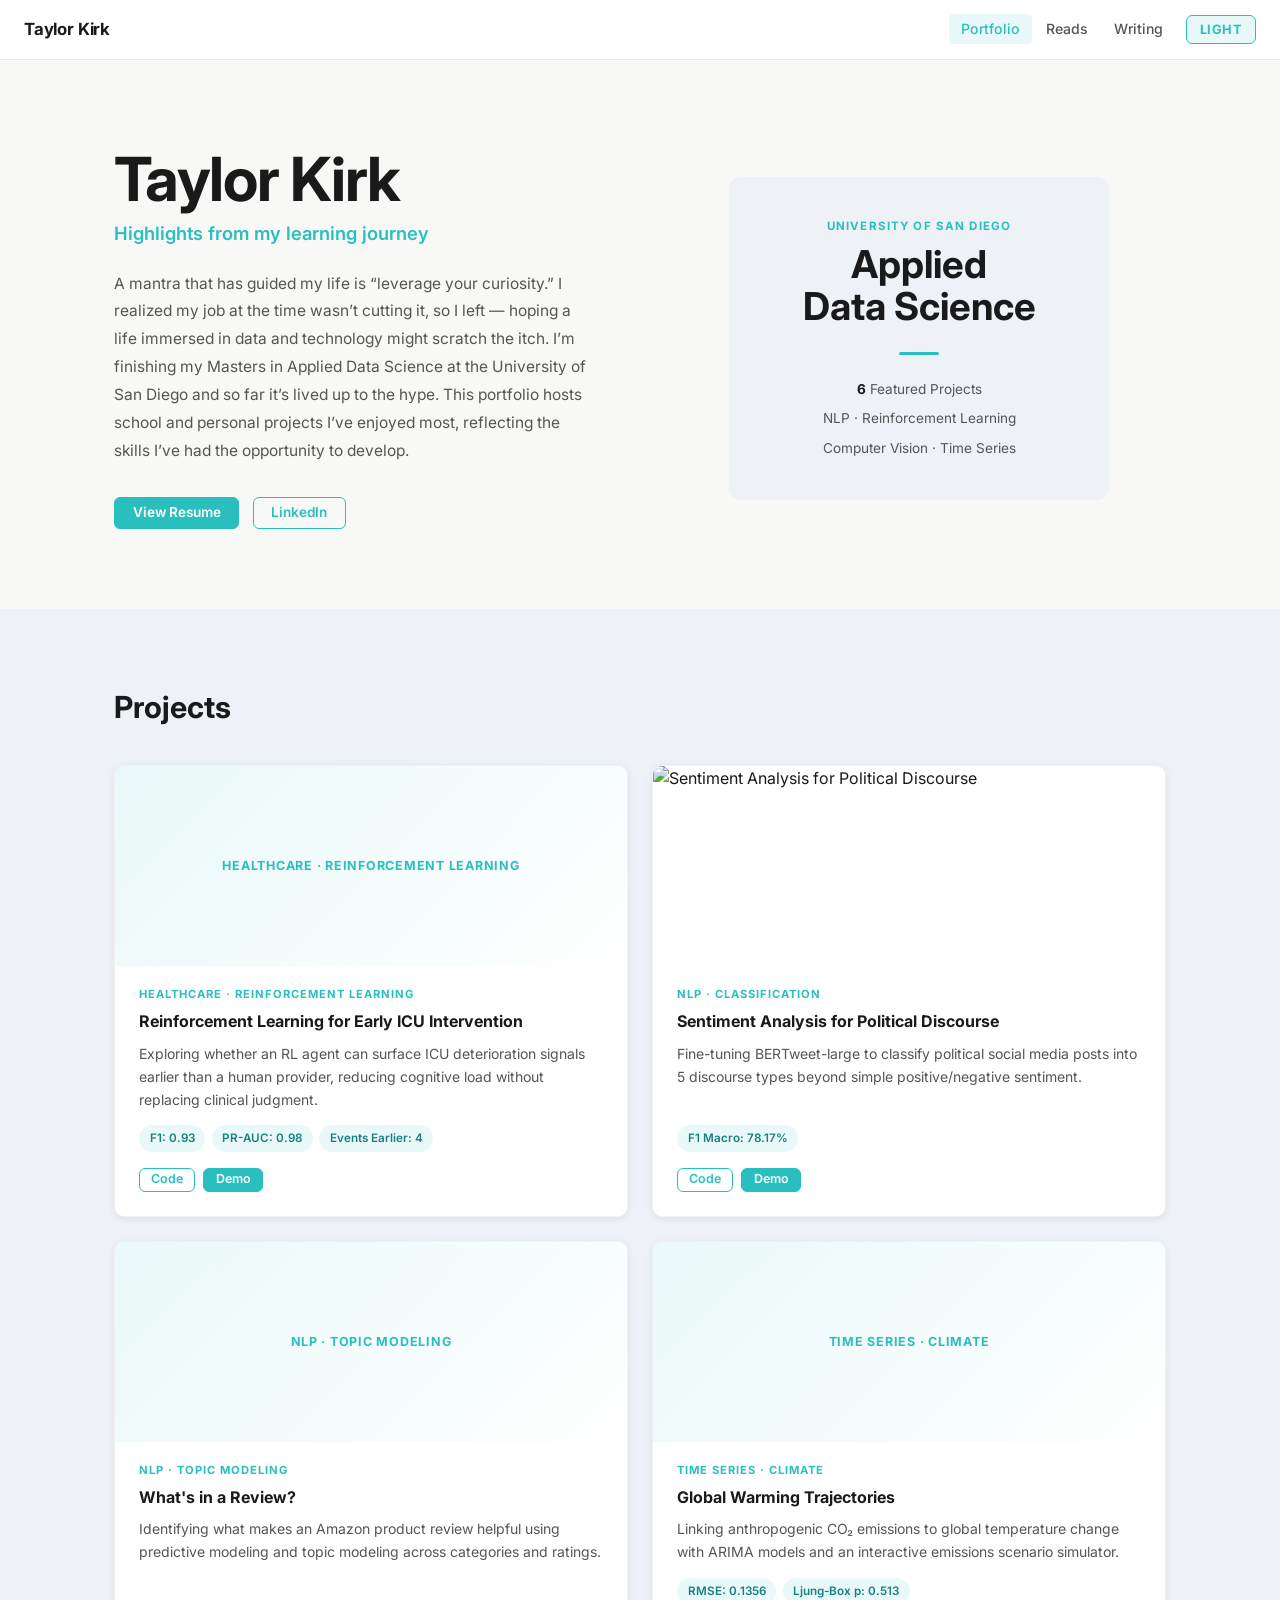
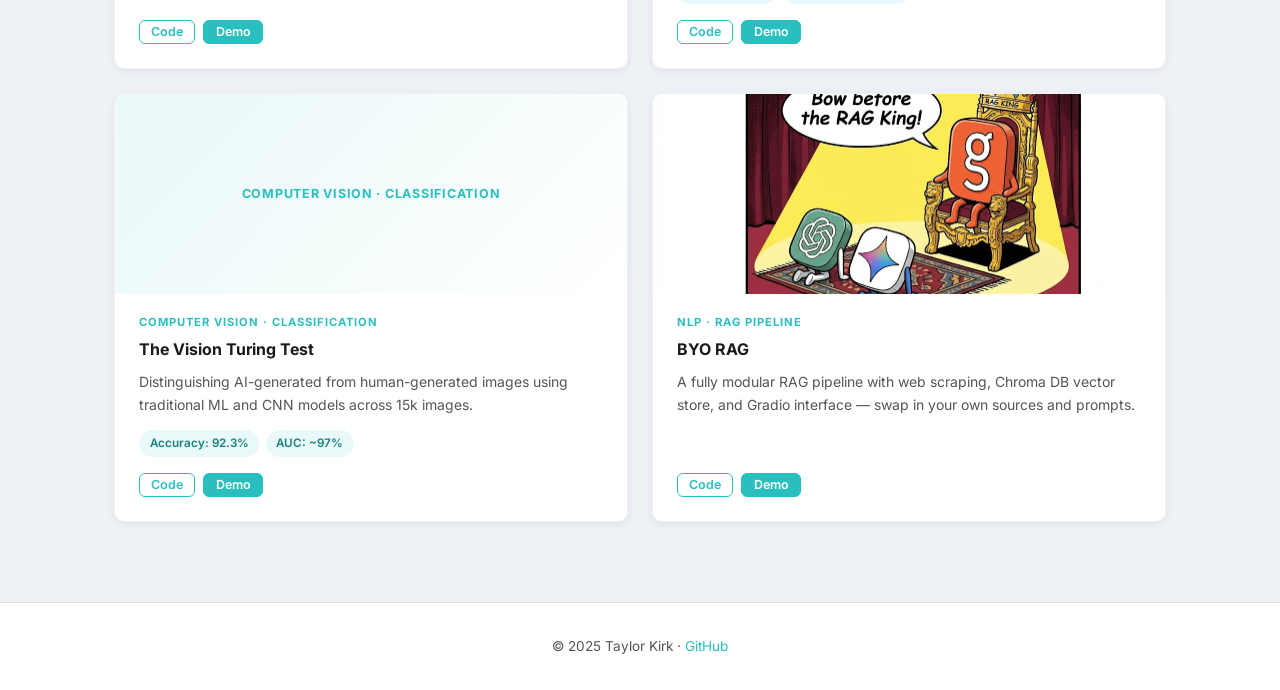
==== index.html @ 62cd8646 "Updated portfolio.  Dropped Jeykkl and using only css and html" ====
<!DOCTYPE html>
<html lang="en" data-theme="clean">
<head>
  <meta charset="UTF-8">
  <meta name="viewport" content="width=device-width, initial-scale=1.0">
  <meta name="description" content="Taylor Kirk — Applied Data Science portfolio. Projects in NLP, RL, computer vision, and time series.">
  <title>Taylor Kirk — Portfolio</title>
  <link rel="preconnect" href="https://fonts.googleapis.com">
  <link rel="preconnect" href="https://fonts.gstatic.com" crossorigin>
  <link href="https://fonts.googleapis.com/css2?family=Inter:wght@400;500;600;700&display=swap" rel="stylesheet">
  <!-- themes.js runs first to prevent flash of wrong theme -->
  <script src="./assets/js/themes.js"></script>
  <link rel="stylesheet" href="./assets/css/style.css">
</head>
<body>

  <nav class="site-nav">
    <a class="nav-logo" href="./index.html">Taylor Kirk</a>
    <button class="nav-hamburger" aria-label="Open navigation" aria-expanded="false">&#9776;</button>
    <ul class="nav-links">
      <li><a href="./index.html" class="active">Portfolio</a></li>
      <li><a href="./reads.html">Reads</a></li>
      <li><a href="./writing.html">Writing</a></li>
      <li><button class="theme-toggle">Light</button></li>
    </ul>
  </nav>

  <main>

    <!-- ── Hero ── -->
    <section class="hero section-alt-a">
      <canvas id="hero-canvas" aria-hidden="true"></canvas>
      <div class="hero-inner">

        <div class="hero-text">
          <h1 class="hero-name">Taylor Kirk</h1>
          <p class="hero-tagline">Highlights from my learning journey</p>
          <p class="hero-bio">
            A mantra that has guided my life is &ldquo;leverage your curiosity.&rdquo;
            I realized my job at the time wasn&rsquo;t cutting it, so I left &mdash; hoping
            a life immersed in data and technology might scratch the itch. I&rsquo;m
            finishing my Masters in Applied Data Science at the University of San Diego
            and so far it&rsquo;s lived up to the hype. This portfolio hosts school and
            personal projects I&rsquo;ve enjoyed most, reflecting the skills I&rsquo;ve had
            the opportunity to develop.
          </p>
          <div class="hero-buttons">
            <a href="./Main%20Resume.pdf" class="btn btn-primary" target="_blank" rel="noopener">View Resume</a>
            <a href="https://www.linkedin.com/in/taylor-kirk-61879435" class="btn btn-secondary" target="_blank" rel="noopener">LinkedIn</a>
          </div>
        </div>

        <div class="hero-visual" aria-hidden="true">
          <div class="hero-accent-block">
            <div class="hero-accent-content">
              <div class="hero-accent-label">University of San Diego</div>
              <div class="hero-accent-title">Applied<br>Data Science</div>
              <div class="hero-accent-divider"></div>
              <div class="hero-accent-stats">
                <div class="hero-accent-stat"><strong>6</strong> Featured Projects</div>
                <div class="hero-accent-stat">NLP &middot; Reinforcement Learning</div>
                <div class="hero-accent-stat">Computer Vision &middot; Time Series</div>
              </div>
            </div>
          </div>
        </div>

      </div>
    </section>

    <!-- ── Projects ── -->
    <section class="projects-section section-alt-b">
      <div class="container">
        <h2 class="section-heading">Projects</h2>
        <div id="projects-grid" class="projects-grid"></div>
      </div>
    </section>

  </main>

  <footer class="site-footer">
    <p>&copy; 2025 Taylor Kirk &middot; <a href="https://github.com/tkbarb10" target="_blank" rel="noopener">GitHub</a></p>
  </footer>

  <script src="./assets/js/projects.js"></script>
  <script src="./assets/js/main.js"></script>
  <script>renderProjectCards('projects-grid');</script>

</body>
</html>
---- assets/css/style.css ----
/* ============================================================
   PORTFOLIO — style.css
   1.  Theme Variables
   2.  Reset & Base
   3.  Typography
   4.  Layout Utilities
   5.  Navigation
   6.  Hero
   7.  Section Alternation
   8.  Project Cards
   9.  Stat Chips & Buttons
   10. Project Detail Pages
   11. Reads Page
   12. Writing Page
   13. Footer
   14. Animations
   15. Responsive
   ============================================================ */

/* ── 1. THEME VARIABLES ────────────────────────────────────────── */

[data-theme="clean"] {
  --bg-a:           #f8f8f6;
  --bg-b:           #eef1f5;
  --bg-card:        #ffffff;
  --bg-nav:         #ffffff;
  --bg-hero:        #f8f8f6;
  --bg-hero-accent: #eef1f5;
  --text-1:         #1a1a1a;
  --text-2:         #555555;
  --accent:         #2ABFBF;
  --accent-hover:   #22a3a3;
  --accent-light:   rgba(42, 191, 191, 0.10);
  --border:         #e0e0de;
  --nav-border:     #eaeaea;
  --shadow:         0 2px 8px rgba(0, 0, 0, 0.07);
  --shadow-hover:   0 8px 28px rgba(0, 0, 0, 0.13);
  --heading-font:   'Inter', sans-serif;
  --body-font:      'Inter', sans-serif;
  --chip-bg:        rgba(42, 191, 191, 0.10);
  --chip-text:      #1a7f7f;
  --chip-border:    transparent;
  --card-radius:    10px;
  --btn-radius:     6px;
}

[data-theme="dark"] {
  --bg-a:           #111827;
  --bg-b:           #111827;
  --bg-card:        #1e293b;
  --bg-nav:         #0d1b2a;
  --bg-hero:        #0d1b2a;
  --bg-hero-accent: #162032;
  --text-1:         #f1f5f9;
  --text-2:         #94a3b8;
  --accent:         #f59e0b;
  --accent-hover:   #d97706;
  --accent-light:   rgba(245, 158, 11, 0.12);
  --border:         #334155;
  --nav-border:     #1e293b;
  --shadow:         0 2px 12px rgba(0, 0, 0, 0.40);
  --shadow-hover:   0 8px 32px rgba(0, 0, 0, 0.60);
  --heading-font:   'Inter', sans-serif;
  --body-font:      'Inter', sans-serif;
  --chip-bg:        rgba(245, 158, 11, 0.12);
  --chip-text:      #f59e0b;
  --chip-border:    transparent;
  --card-radius:    10px;
  --btn-radius:     6px;
}

/* ── 2. RESET & BASE ───────────────────────────────────────────── */

*, *::before, *::after {
  box-sizing: border-box;
  margin: 0;
  padding: 0;
}

html {
  scroll-behavior: smooth;
  font-size: 16px;
}

body {
  font-family: var(--body-font);
  background: var(--bg-a);
  color: var(--text-1);
  line-height: 1.6;
  transition: background-color 0.3s ease, color 0.3s ease;
  -webkit-font-smoothing: antialiased;
}

img, video {
  max-width: 100%;
  display: block;
}

a {
  color: var(--accent);
  text-decoration: none;
  transition: color 0.2s;
}

a:hover {
  color: var(--accent-hover);
}

ul {
  list-style: none;
}

/* ── 3. TYPOGRAPHY ─────────────────────────────────────────────── */

h1, h2, h3, h4 {
  font-family: var(--heading-font);
  line-height: 1.2;
  color: var(--text-1);
}

h1 { font-size: clamp(2rem, 4vw, 3rem);    font-weight: 700; }
h2 { font-size: clamp(1.3rem, 2.5vw, 1.8rem); font-weight: 700; }
h3 { font-size: 1.05rem; font-weight: 600; }

p  { color: var(--text-2); line-height: 1.7; }

strong { color: var(--text-1); }

/* ── 4. LAYOUT UTILITIES ───────────────────────────────────────── */

.container {
  max-width: 1100px;
  margin: 0 auto;
  padding: 0 1.5rem;
}

section {
  padding: 5rem 0;
}

.sr-only {
  position: absolute;
  width: 1px;
  height: 1px;
  overflow: hidden;
  clip: rect(0, 0, 0, 0);
  white-space: nowrap;
}

/* ── 5. NAVIGATION ─────────────────────────────────────────────── */

.site-nav {
  position: sticky;
  top: 0;
  z-index: 100;
  background: var(--bg-nav);
  border-bottom: 1px solid var(--nav-border);
  padding: 0 1.5rem;
  display: flex;
  align-items: center;
  justify-content: space-between;
  height: 60px;
  transition: background-color 0.3s ease;
}

.nav-logo {
  font-weight: 700;
  font-size: 1.05rem;
  color: var(--text-1);
  letter-spacing: -0.01em;
  font-family: var(--heading-font);
}

.nav-logo:hover {
  color: var(--accent);
}

.nav-links {
  display: flex;
  align-items: center;
  gap: 0.15rem;
}

.nav-links a {
  color: var(--text-2);
  font-size: 0.88rem;
  font-weight: 500;
  padding: 0.4rem 0.75rem;
  border-radius: 4px;
  transition: color 0.2s, background 0.2s;
}

.nav-links a:hover,
.nav-links a.active {
  color: var(--accent);
  background: var(--accent-light);
}

.theme-toggle {
  background: var(--accent-light);
  color: var(--accent);
  border: 1px solid var(--accent);
  border-radius: var(--btn-radius);
  padding: 0.35rem 0.8rem;
  font-size: 0.8rem;
  font-weight: 700;
  font-family: var(--body-font);
  cursor: pointer;
  transition: background 0.2s, color 0.2s;
  letter-spacing: 0.04em;
  text-transform: uppercase;
  margin-left: 0.5rem;
}

.theme-toggle:hover {
  background: var(--accent);
  color: #fff;
}

.nav-hamburger {
  display: none;
  background: none;
  border: none;
  color: var(--text-1);
  font-size: 1.5rem;
  cursor: pointer;
  padding: 0.2rem 0.4rem;
  line-height: 1;
}

/* ── 6. HERO ───────────────────────────────────────────────────── */

.hero {
  position: relative;
  background: var(--bg-hero);
  overflow: hidden;
  padding: 5.5rem 0 5rem;
  transition: background-color 0.3s ease;
}

#hero-canvas {
  position: absolute;
  inset: 0;
  width: 100%;
  height: 100%;
  pointer-events: none;
  opacity: 0;
  transition: opacity 0.5s ease;
}

[data-theme="dark"] #hero-canvas {
  opacity: 1;
}

.hero-inner {
  position: relative;
  z-index: 1;
  display: grid;
  grid-template-columns: 1fr 1fr;
  gap: 4rem;
  align-items: center;
  max-width: 1100px;
  margin: 0 auto;
  padding: 0 1.5rem;
}

[data-theme="dark"] .hero-inner {
  grid-template-columns: 1fr;
  text-align: center;
  justify-items: center;
}

.hero-name {
  font-size: clamp(2.6rem, 5vw, 3.8rem);
  font-weight: 700;
  color: var(--text-1);
  margin-bottom: 0.4rem;
  letter-spacing: -0.02em;
  line-height: 1.05;
}

.hero-tagline {
  font-size: 1.15rem;
  color: var(--accent);
  font-weight: 600;
  margin-bottom: 1.25rem;
  font-family: var(--body-font);
}

.hero-bio {
  font-size: 0.97rem;
  color: var(--text-2);
  max-width: 480px;
  margin-bottom: 2rem;
  line-height: 1.8;
}

[data-theme="dark"] .hero-bio {
  max-width: 580px;
}

.hero-buttons {
  display: flex;
  gap: 0.85rem;
  flex-wrap: wrap;
}

[data-theme="dark"] .hero-buttons {
  justify-content: center;
}

/* Hero right-side visual */
.hero-visual {
  display: flex;
  align-items: center;
  justify-content: center;
}

[data-theme="dark"] .hero-visual {
  display: none;
}

.hero-accent-block {
  width: 100%;
  max-width: 380px;
  padding: 2.5rem 2rem;
  background: var(--bg-hero-accent);
  border-radius: 12px;
  display: flex;
  align-items: center;
  justify-content: center;
}

.hero-accent-content {
  text-align: center;
}

.hero-accent-label {
  font-size: 0.72rem;
  font-weight: 700;
  text-transform: uppercase;
  letter-spacing: 0.1em;
  color: var(--accent);
  margin-bottom: 0.5rem;
}

.hero-accent-title {
  font-family: var(--heading-font);
  font-size: clamp(1.8rem, 3vw, 2.6rem);
  font-weight: 700;
  color: var(--text-1);
  line-height: 1.1;
  margin-bottom: 1.5rem;
}

.hero-accent-divider {
  width: 2.5rem;
  height: 3px;
  background: var(--accent);
  margin: 0 auto 1.5rem;
  border-radius: 2px;
}

.hero-accent-stats {
  display: flex;
  flex-direction: column;
  gap: 0.5rem;
}

.hero-accent-stat {
  font-size: 0.85rem;
  color: var(--text-2);
}

.hero-accent-stat strong {
  color: var(--text-1);
  font-weight: 700;
}

/* ── 7. SECTION ALTERNATION ────────────────────────────────────── */

/* Clean Data: sections alternate bg */
[data-theme="clean"] .section-alt-a { background: var(--bg-a); }
[data-theme="clean"] .section-alt-b { background: var(--bg-b); }
[data-theme="clean"] .section-alt-c { background: #ffffff; }

/* Dark: uniform bg */
[data-theme="dark"] .section-alt-a,
[data-theme="dark"] .section-alt-b,
[data-theme="dark"] .section-alt-c { background: var(--bg-a); }

/* Print: structural border instead of color */

/* ── 8. PROJECT CARDS ──────────────────────────────────────────── */

.projects-section {
  padding: 5rem 0;
}

.section-heading {
  font-family: var(--heading-font);
  font-size: clamp(1.4rem, 2.5vw, 1.9rem);
  color: var(--text-1);
  margin-bottom: 2.5rem;
}

.projects-grid {
  display: grid;
  grid-template-columns: repeat(2, 1fr);
  gap: 1.5rem;
}

.project-card {
  background: var(--bg-card);
  border-radius: var(--card-radius);
  box-shadow: var(--shadow);
  cursor: pointer;
  transition: transform 0.22s ease, box-shadow 0.22s ease;
  overflow: hidden;
  display: flex;
  flex-direction: column;
  border: 1px solid var(--border);
}

[data-theme="clean"] .project-card { border-color: rgba(0,0,0,0.05); }

.project-card:hover {
  transform: translateY(-4px);
  box-shadow: var(--shadow-hover);
}

.card-media {
  width: 100%;
  height: 200px;
  overflow: hidden;
  flex-shrink: 0;
}

.card-media img,
.card-media video {
  width: 100%;
  height: 100%;
  object-fit: cover;
  transition: transform 0.3s ease;
}

.project-card:hover .card-media img,
.project-card:hover .card-media video {
  transform: scale(1.03);
}

.media-placeholder {
  width: 100%;
  height: 100%;
  display: flex;
  align-items: center;
  justify-content: center;
  background: linear-gradient(135deg, var(--accent-light) 0%, var(--bg-card) 100%);
  font-size: 0.78rem;
  font-weight: 700;
  color: var(--accent);
  text-align: center;
  padding: 1rem;
  letter-spacing: 0.06em;
  text-transform: uppercase;
}

.card-body {
  padding: 1.25rem 1.5rem 1.5rem;
  display: flex;
  flex-direction: column;
  flex: 1;
}

.card-domain {
  font-size: 0.7rem;
  font-weight: 700;
  text-transform: uppercase;
  letter-spacing: 0.09em;
  color: var(--accent);
  margin-bottom: 0.45rem;
}

.card-title {
  font-size: 1rem;
  font-weight: 700;
  color: var(--text-1);
  margin-bottom: 0.55rem;
  line-height: 1.35;
  font-family: var(--heading-font);
}

.card-snippet {
  font-size: 0.875rem;
  color: var(--text-2);
  line-height: 1.65;
  margin-bottom: 0.9rem;
  flex: 1;
}

.card-stats {
  display: flex;
  flex-wrap: wrap;
  gap: 0.4rem;
  margin-bottom: 1rem;
}

.card-links {
  display: flex;
  gap: 0.5rem;
  margin-top: auto;
}

/* ── 9. STAT CHIPS & BUTTONS ───────────────────────────────────── */

.stat-chip {
  display: inline-block;
  padding: 0.18rem 0.6rem;
  background: var(--chip-bg);
  color: var(--chip-text);
  border: 1px solid var(--chip-border);
  border-radius: 999px;
  font-size: 0.73rem;
  font-weight: 600;
  white-space: nowrap;
}

.btn {
  display: inline-flex;
  align-items: center;
  justify-content: center;
  padding: 0.5rem 1.1rem;
  border-radius: var(--btn-radius);
  font-size: 0.85rem;
  font-weight: 600;
  font-family: var(--body-font);
  text-decoration: none;
  transition: background 0.2s, color 0.2s, border-color 0.2s;
  cursor: pointer;
  border: 1.5px solid transparent;
  white-space: nowrap;
  line-height: 1;
}

.btn-primary {
  background: var(--accent);
  color: #fff;
  border-color: var(--accent);
}

.btn-primary:hover {
  background: var(--accent-hover);
  border-color: var(--accent-hover);
  color: #fff;
}

.btn-secondary {
  background: transparent;
  color: var(--accent);
  border-color: var(--accent);
}

.btn-secondary:hover {
  background: var(--accent-light);
  color: var(--accent);
}

.btn-sm {
  padding: 0.3rem 0.7rem;
  font-size: 0.78rem;
}

/* ── 10. PROJECT DETAIL PAGES ──────────────────────────────────── */

.detail-page main {
  padding-bottom: 5rem;
}

.detail-back {
  display: inline-flex;
  align-items: center;
  gap: 0.35rem;
  color: var(--text-2);
  font-size: 0.87rem;
  font-weight: 500;
  margin: 2rem 0 2.5rem;
  transition: color 0.2s;
}

.detail-back:hover { color: var(--accent); }

.detail-domain-tag {
  font-size: 0.72rem;
  font-weight: 700;
  text-transform: uppercase;
  letter-spacing: 0.09em;
  color: var(--accent);
  margin-bottom: 0.6rem;
}

.detail-title {
  font-size: clamp(1.75rem, 3.5vw, 2.8rem);
  font-weight: 700;
  color: var(--text-1);
  margin-bottom: 2rem;
  line-height: 1.15;
  font-family: var(--heading-font);
}

.detail-media {
  width: 100%;
  max-height: 440px;
  overflow: hidden;
  border-radius: var(--card-radius);
  margin-bottom: 2rem;
}

.detail-media img,
.detail-media video {
  width: 100%;
  height: 100%;
  object-fit: cover;
}

.detail-media .media-placeholder {
  height: 300px;
  border-radius: var(--card-radius);
  font-size: 0.95rem;
}

.detail-metrics {
  display: flex;
  flex-wrap: wrap;
  gap: 0.5rem;
  margin-bottom: 2.5rem;
}

.detail-section {
  margin-bottom: 2.25rem;
}

.detail-section h2 {
  font-size: 1.25rem;
  margin-bottom: 0.75rem;
  color: var(--text-1);
}

.detail-section p,
.detail-section li {
  color: var(--text-2);
  line-height: 1.8;
  font-size: 0.96rem;
}

.detail-section p + p {
  margin-top: 0.75rem;
}

.detail-section ul {
  list-style: disc;
  padding-left: 1.5rem;
}

.detail-section ul li {
  margin-bottom: 0.5rem;
}

.tech-stack {
  display: flex;
  flex-wrap: wrap;
  gap: 0.5rem;
}

.tech-tag {
  background: var(--accent-light);
  color: var(--accent);
  border: 1px solid var(--chip-border);
  padding: 0.28rem 0.75rem;
  border-radius: 999px;
  font-size: 0.8rem;
  font-weight: 500;
}

.detail-links {
  display: flex;
  gap: 1rem;
  flex-wrap: wrap;
  padding-top: 2rem;
  margin-top: 2rem;
  border-top: 1px solid var(--border);
}

/* ── 11. READS PAGE ────────────────────────────────────────────── */

.reads-section {
  padding: 5rem 0;
}

.page-header {
  margin-bottom: 3rem;
}

.page-header h1 {
  margin-bottom: 0.5rem;
}

.page-subtitle {
  font-size: 1rem;
  color: var(--text-2);
}

.reads-grid {
  display: flex;
  flex-direction: column;
  gap: 1.2rem;
}

.read-card {
  background: var(--bg-card);
  border: 1px solid var(--border);
  border-radius: var(--card-radius);
  padding: 1.5rem 1.75rem;
  box-shadow: var(--shadow);
  transition: box-shadow 0.22s ease, transform 0.22s ease;
}

.read-card:hover {
  box-shadow: var(--shadow-hover);
  transform: translateY(-2px);
}

[data-theme="clean"] .read-card { border-color: rgba(0,0,0,0.05); }

.read-card h2 {
  font-size: 1.02rem;
  font-weight: 600;
  margin-bottom: 0.35rem;
  font-family: var(--heading-font);
  line-height: 1.35;
}

.read-card h2 a {
  color: var(--text-1);
}

.read-card h2 a:hover {
  color: var(--accent);
}

.read-source {
  font-size: 0.72rem;
  font-weight: 700;
  text-transform: uppercase;
  letter-spacing: 0.08em;
  color: var(--accent);
  display: block;
  margin-bottom: 0.6rem;
}

.read-annotation {
  font-size: 0.88rem;
  color: var(--text-2);
  line-height: 1.7;
}

.read-related {
  margin-top: 0.6rem;
  font-size: 0.84rem;
  color: var(--text-2);
}

.read-related a {
  color: var(--accent);
  font-weight: 500;
}

/* ── 12. WRITING PAGE ──────────────────────────────────────────── */

.writing-section {
  padding: 5rem 0;
}

.writing-stub {
  margin-top: 3rem;
  padding: 3.5rem 2rem;
  background: var(--bg-card);
  border: 1px solid var(--border);
  border-radius: var(--card-radius);
  text-align: center;
}

.writing-stub p {
  font-size: 1.05rem;
  color: var(--text-2);
}

/* ── 13. FOOTER ────────────────────────────────────────────────── */

.site-footer {
  background: var(--bg-nav);
  border-top: 1px solid var(--border);
  padding: 2rem 1.5rem;
  text-align: center;
  transition: background-color 0.3s ease;
}

.site-footer p {
  font-size: 0.85rem;
  color: var(--text-2);
}

.site-footer a {
  color: var(--accent);
}

/* ── 14. ANIMATIONS ────────────────────────────────────────────── */

.fade-in-up {
  opacity: 0;
  transform: translateY(20px);
  transition: opacity 0.4s ease, transform 0.4s ease;
}

.fade-in-up.visible {
  opacity: 1;
  transform: translateY(0);
}

/* ── 15. RESPONSIVE ────────────────────────────────────────────── */

@media (max-width: 768px) {
  /* Nav hamburger */
  .nav-hamburger {
    display: block;
  }

  .nav-links {
    display: none;
    position: absolute;
    top: 60px;
    left: 0;
    right: 0;
    background: var(--bg-nav);
    border-bottom: 1px solid var(--nav-border);
    flex-direction: column;
    align-items: stretch;
    padding: 0.75rem 1.25rem 1rem;
    gap: 0.1rem;
    z-index: 99;
  }

  .nav-links.open {
    display: flex;
  }

  .nav-links a {
    display: block;
    padding: 0.65rem 0.5rem;
    width: 100%;
  }

  .theme-toggle {
    width: 100%;
    margin-left: 0;
    margin-top: 0.25rem;
    text-align: center;
  }

  /* Hero */
  .hero-inner {
    grid-template-columns: 1fr;
  }

  .hero-visual {
    display: none;
  }

  /* Grid */
  .projects-grid {
    grid-template-columns: 1fr;
  }

  section { padding: 3.5rem 0; }
}

@media (max-width: 480px) {
  .hero-buttons {
    flex-direction: column;
  }

  .hero-buttons .btn {
    width: 100%;
  }

  .detail-links {
    flex-direction: column;
  }

  .detail-links .btn {
    width: 100%;
  }
}
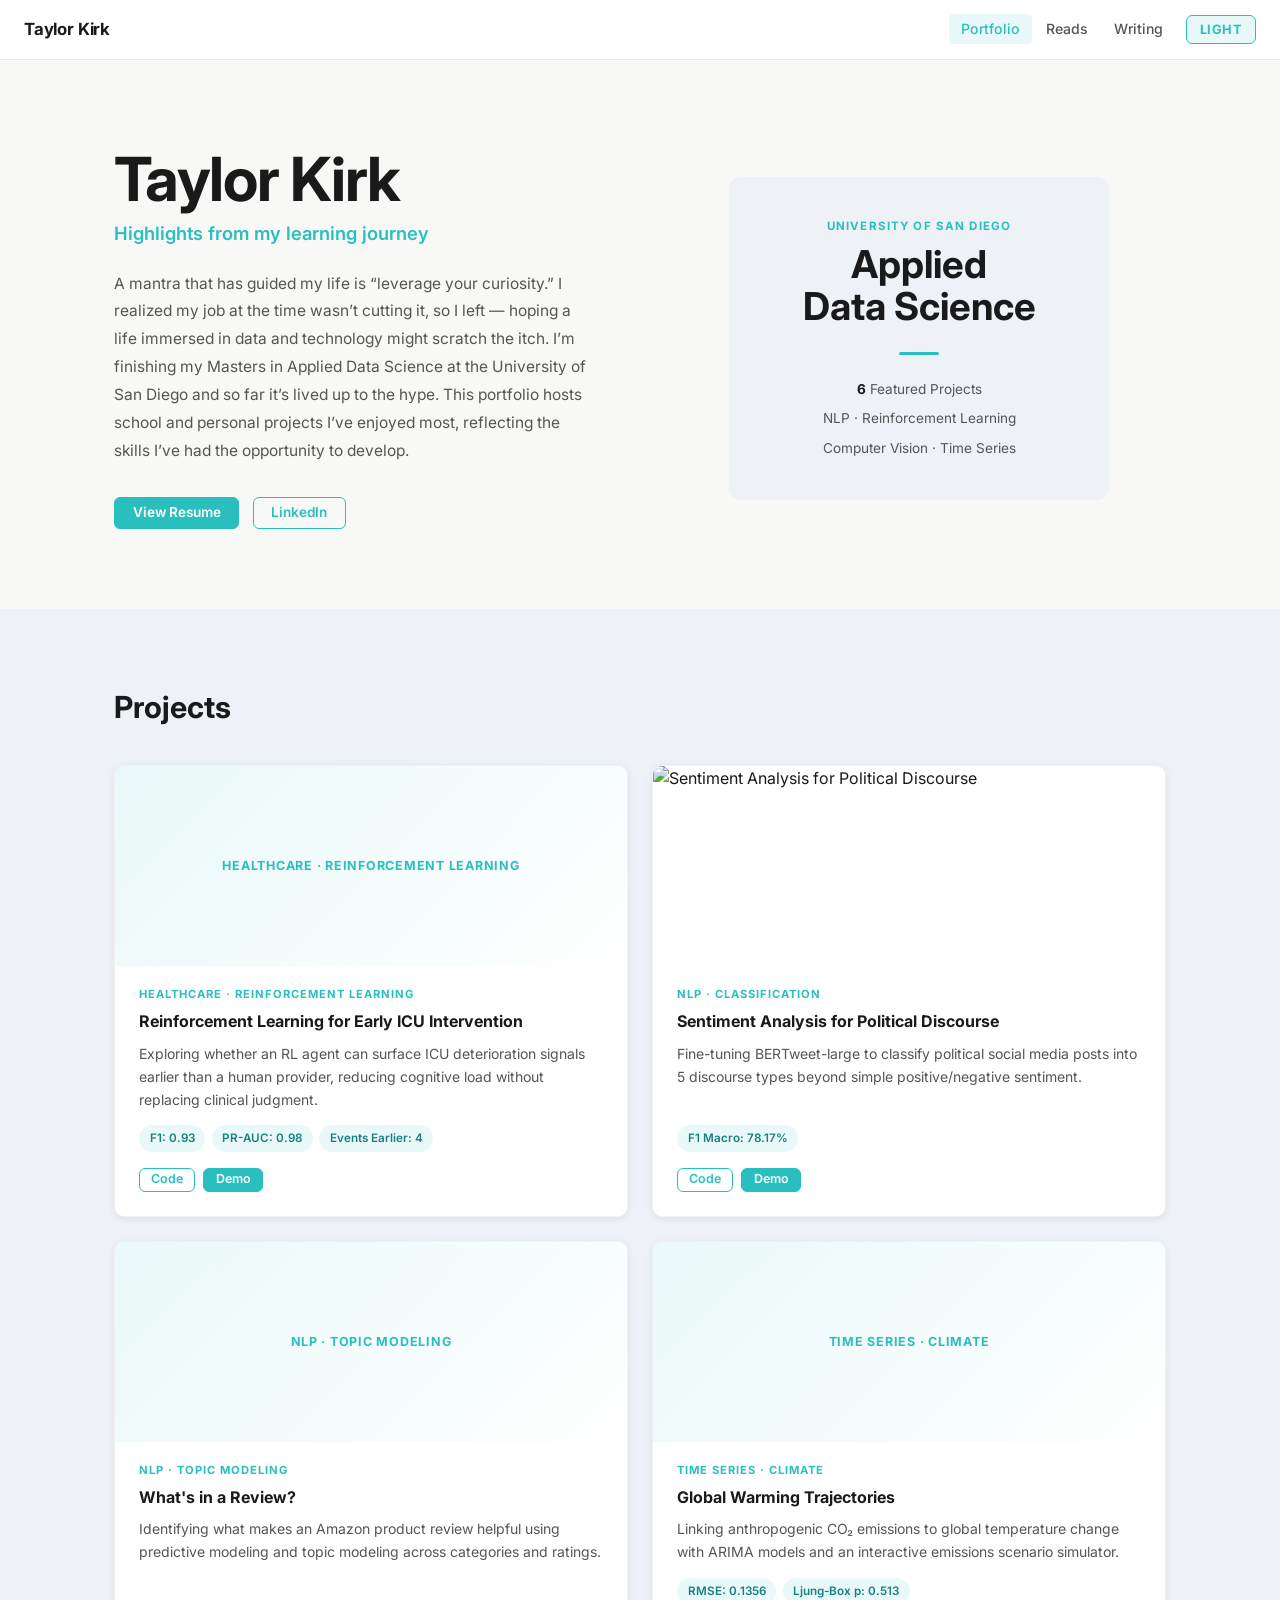
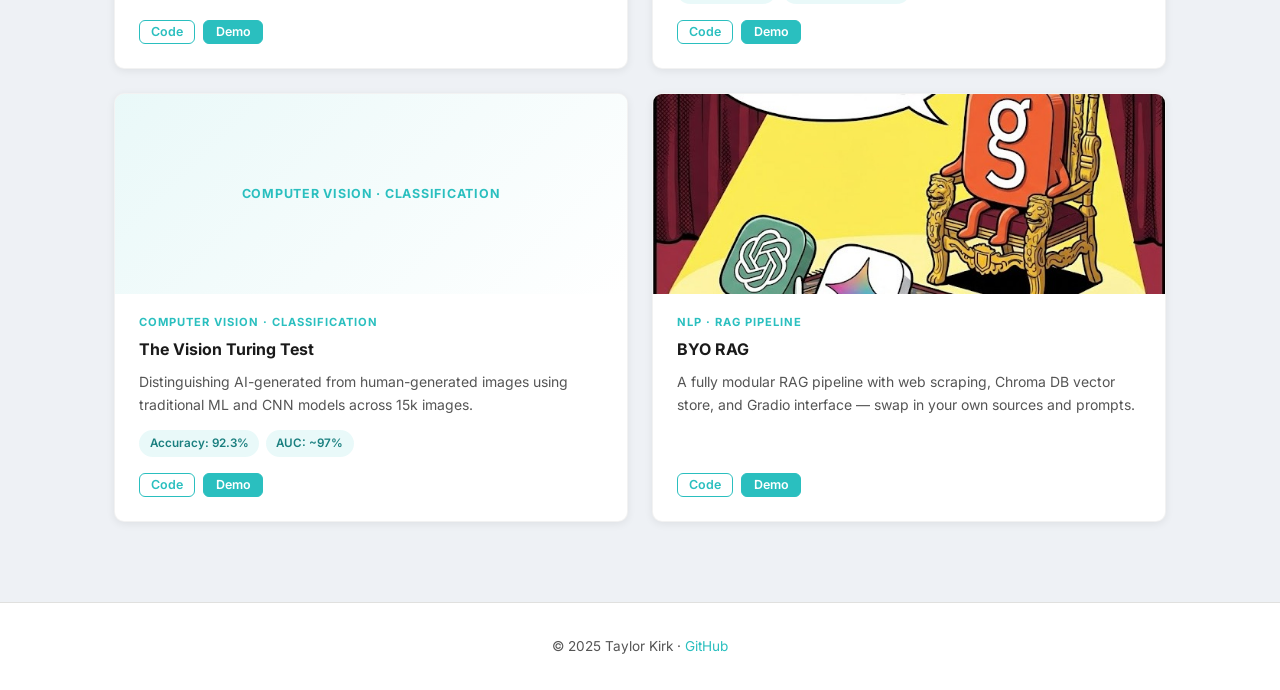
==== commit 8565eddc: "minor ui adjustments and dropped print theme" ====
--- a/index.html
+++ b/index.html
@@ -5,6 +5,7 @@
   <meta name="viewport" content="width=device-width, initial-scale=1.0">
   <meta name="description" content="Taylor Kirk — Applied Data Science portfolio. Projects in NLP, RL, computer vision, and time series.">
   <title>Taylor Kirk — Portfolio</title>
+  <link rel="icon" type="image/png" href="./favicon.png">
   <link rel="preconnect" href="https://fonts.googleapis.com">
   <link rel="preconnect" href="https://fonts.gstatic.com" crossorigin>
   <link href="https://fonts.googleapis.com/css2?family=Inter:wght@400;500;600;700&display=swap" rel="stylesheet">
--- a/assets/css/style.css
+++ b/assets/css/style.css
@@ -622,6 +622,21 @@
   object-fit: cover;
 }
 
+/* Use on detail pages where the full image should render at natural size */
+.detail-media--natural {
+  max-height: none;
+  overflow: visible;
+  display: flex;
+  justify-content: center;
+}
+
+.detail-media--natural img,
+.detail-media--natural video {
+  width: auto;
+  max-width: 100%;
+  height: auto;
+}
+
 .detail-media .media-placeholder {
   height: 300px;
   border-radius: var(--card-radius);
